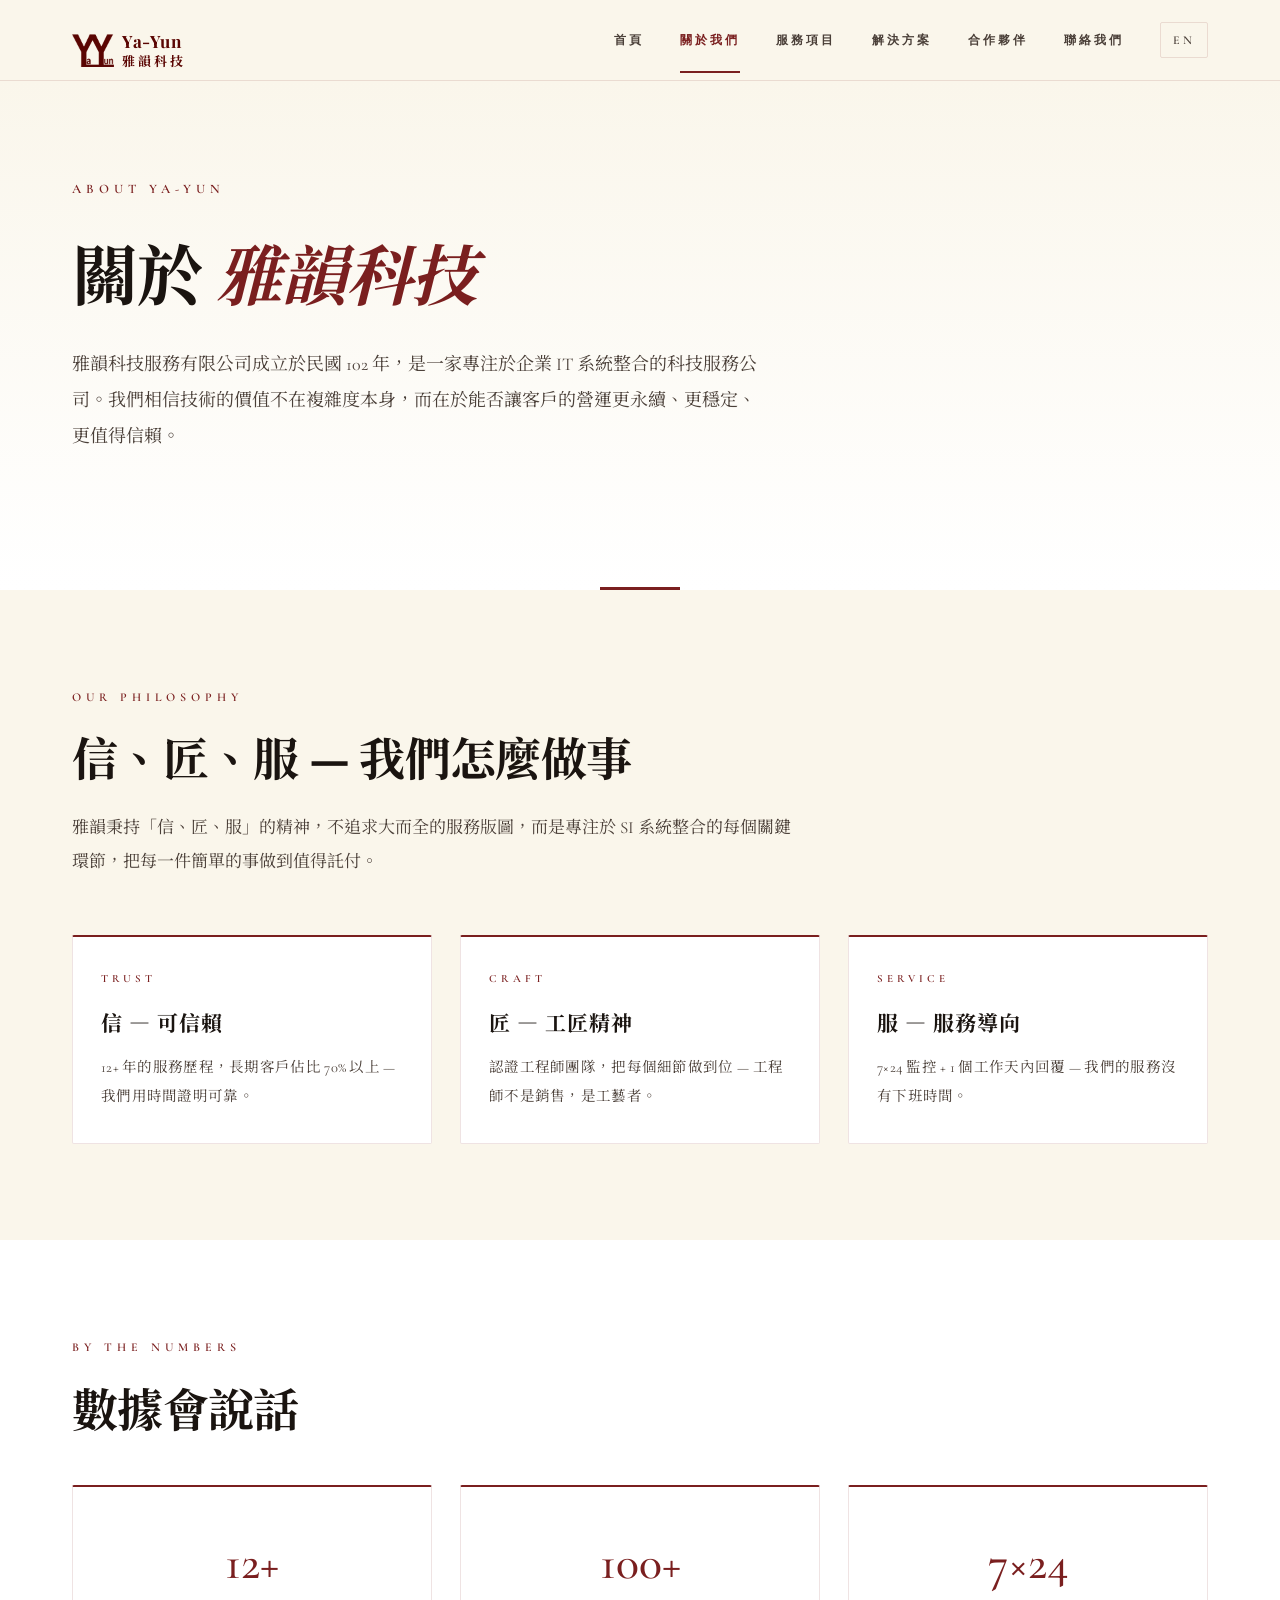
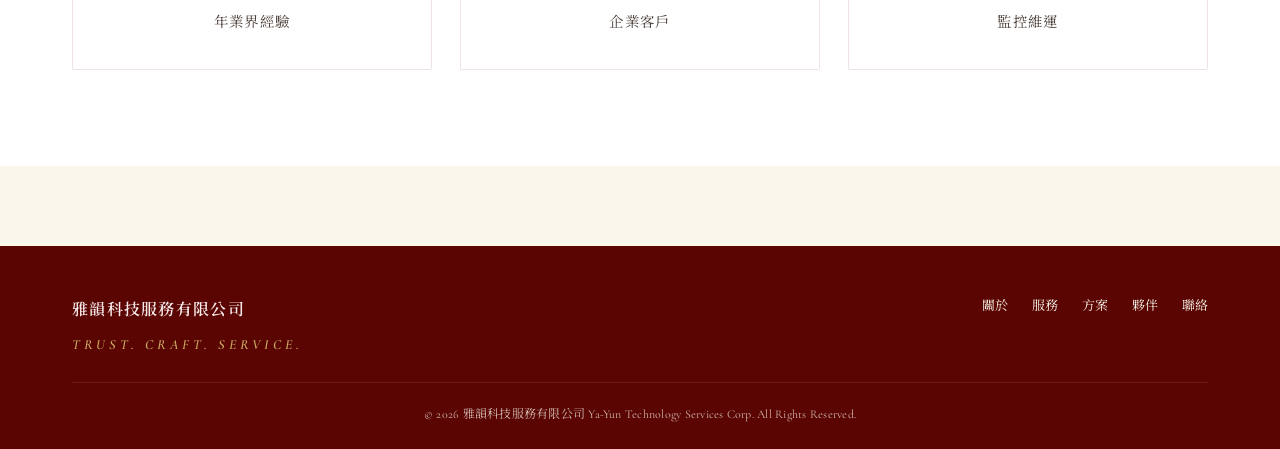
==== about.html @ d6e301d9 "v1.0: 雅韻科技服務 — Trust. Craft. Service." ====
<!DOCTYPE html>
<html lang="zh-Hant" data-lang="zh">
<head>
  <meta charset="UTF-8">
    <script src="assets/lang-preload.js"></script>
  <meta name="viewport" content="width=device-width, initial-scale=1.0">
  <title data-zh="關於我們 — 雅韻科技 YAYUN" data-en="About — YAYUN Technology Services">關於我們 — 雅韻科技 YAYUN</title>
  <meta name="description" data-zh="雅韻科技服務有限公司 — 12+ 年深耕企業 IT 系統整合，秉持 Trust. Craft. Service. 精神，服務台灣企業。" data-en="Ya-Yun Technology Services Corp. — 12+ years in enterprise IT integration, serving Taiwan businesses with Trust. Craft. Service.">
  <link rel="icon" type="image/png" href="assets/logo.png">
  <link rel="preconnect" href="https://fonts.googleapis.com">
  <link rel="preconnect" href="https://fonts.gstatic.com" crossorigin>
  <link href="https://fonts.googleapis.com/css2?family=Playfair+Display:ital,wght@0,400;0,500;0,600;0,700;0,800;0,900;1,400;1,500;1,600;1,700&family=Cormorant+Garamond:ital,wght@0,400;0,500;0,600;0,700;1,400;1,500;1,600;1,700&family=Cormorant+SC:wght@400;500;600;700&family=EB+Garamond:ital,wght@0,400;0,500;0,600;0,700;0,800;1,400;1,500;1,600;1,700&family=Noto+Serif+TC:wght@400;500;600;700;900&display=swap" rel="stylesheet">
  <link rel="stylesheet" href="assets/styles.css">
</head>
<body>

<header class="site-header">
  <div class="container site-header__inner">
    <a href="index.html" class="brand">
      <span class="brand-mark"><img src="assets/logo.png" alt="Ya-Yun Technology Services Corp." width="52" height="38"/></span>
      <span class="brand-text">
        <span class="en">Ya-Yun</span>
        <span class="tw">雅韻科技</span>
      </span>
    </a>
    <button class="nav-toggle" aria-label="Menu"><span></span></button>
    <nav class="nav">
            <a href="index.html" data-zh="首頁" data-en="Home">首頁</a>
      <a href="about.html" class="is-active" data-zh="關於我們" data-en="About">關於我們</a>
      <a href="services.html" data-zh="服務項目" data-en="Services">服務項目</a>
      <a href="solutions.html" data-zh="解決方案" data-en="Solutions">解決方案</a>
      <a href="partners.html" data-zh="合作夥伴" data-en="Partners">合作夥伴</a>
      <a href="contact.html" data-zh="聯絡我們" data-en="Contact">聯絡我們</a>
      <a href="#" class="lang-switch" data-lang-switch data-current="zh" data-zh="EN" data-en="中">EN</a>
    </nav>
  </div>
</header>

<section class="hero">
  <div class="container">
    <div class="hero__eyebrow" data-zh="About Ya-Yun" data-en="About Ya-Yun">About Ya-Yun</div>
    <h1 class="hero__title">
      <span data-zh="關於" data-en="About">關於</span>
      <em data-zh="雅韻科技" data-en="Ya-Yun">雅韻科技</em>
    </h1>
    <p class="hero__lead" data-zh="雅韻科技服務有限公司成立於民國 102 年，是一家專注於企業 IT 系統整合的科技服務公司。我們相信技術的價值不在複雜度本身，而在於能否讓客戶的營運更永續、更穩定、更值得信賴。" data-en="Founded in 2013, Ya-Yun Technology Services Corp. is a professional enterprise IT integration firm. Technology's value is not in its complexity — it is in making your operations more sustainable, more stable, and more trustworthy.">雅韻科技服務有限公司成立於民國 102 年，是一家專注於企業 IT 系統整合的科技服務公司。我們相信技術的價值不在複雜度本身，而在於能否讓客戶的營運更永續、更穩定、更值得信賴。</p>
  </div>
</section>

<section class="section">
  <div class="container">
    <div class="section__eyebrow" data-zh="Our Philosophy" data-en="Our Philosophy">Our Philosophy</div>
    <h2 class="section__title" data-zh="信、匠、服 — 我們怎麼做事" data-en="Trust. Craft. Service. — How we work">信、匠、服 — 我們怎麼做事</h2>
    <p class="section__lead" data-zh="雅韻秉持「信、匠、服」的精神，不追求大而全的服務版圖，而是專注於 SI 系統整合的每個關鍵環節，把每一件簡單的事做到值得託付。" data-en="Ya-Yun upholds Trust, Craft, Service — we do not chase a sprawling service catalog. Instead, we focus on every key step of SI integration, doing the simple things so well that they're worth entrusting.">雅韻秉持「信、匠、服」的精神，不追求大而全的服務版圖，而是專注於 SI 系統整合的每個關鍵環節，把每一件簡單的事做到值得託付。</p>

    <div class="cards">
      <div class="card">
        <div class="card__number">Trust</div>
        <div class="card__title" data-zh="信 — 可信賴" data-en="Trust — Reliable">信 — 可信賴</div>
        <div class="card__desc" data-zh="12+ 年的服務歷程，長期客戶佔比 70% 以上 — 我們用時間證明可靠。" data-en="12+ years of service, 70%+ long-term clients — we earn trust through time.">12+ 年的服務歷程，長期客戶佔比 70% 以上 — 我們用時間證明可靠。</div>
      </div>
      <div class="card">
        <div class="card__number">Craft</div>
        <div class="card__title" data-zh="匠 — 工匠精神" data-en="Craft — Artisanship">匠 — 工匠精神</div>
        <div class="card__desc" data-zh="認證工程師團隊，把每個細節做到位 — 工程師不是銷售，是工藝者。" data-en="Certified engineering team, every detail right — engineers are craftspeople, not salespeople.">認證工程師團隊，把每個細節做到位 — 工程師不是銷售，是工藝者。</div>
      </div>
      <div class="card">
        <div class="card__number">Service</div>
        <div class="card__title" data-zh="服 — 服務導向" data-en="Service — Service-first">服 — 服務導向</div>
        <div class="card__desc" data-zh="7×24 監控 + 1 個工作天內回覆 — 我們的服務沒有下班時間。" data-en="7×24 monitoring + 1-business-day response — our service never clocks out.">7×24 監控 + 1 個工作天內回覆 — 我們的服務沒有下班時間。</div>
      </div>
    </div>
  </div>
</section>

<section class="section section--alt">
  <div class="container">
    <div class="section__eyebrow" data-zh="By the Numbers" data-en="By the Numbers">By the Numbers</div>
    <h2 class="section__title" data-zh="數據會說話" data-en="Numbers speak">數據會說話</h2>
    <div class="cards">
      <div class="card" style="text-align:center;">
        <div style="font-family:var(--yy-serif-en);font-size:48px;font-weight:500;color:var(--yy-primary);">12+</div>
        <div class="card__desc" data-zh="年業界經驗" data-en="Years of Experience">年業界經驗</div>
      </div>
      <div class="card" style="text-align:center;">
        <div style="font-family:var(--yy-serif-en);font-size:48px;font-weight:500;color:var(--yy-primary);">100+</div>
        <div class="card__desc" data-zh="企業客戶" data-en="Enterprise Clients">企業客戶</div>
      </div>
      <div class="card" style="text-align:center;">
        <div style="font-family:var(--yy-serif-en);font-size:48px;font-weight:500;color:var(--yy-primary);">7×24</div>
        <div class="card__desc" data-zh="監控維運" data-en="Monitoring Operations">監控維運</div>
      </div>
    </div>
  </div>
</section>

<footer class="site-footer">
  <div class="container">
    <div class="site-footer__inner">
      <div class="site-footer__brand">
        <span class="name" data-zh="雅韻科技服務有限公司" data-en="Ya-Yun Technology Services Corp.">雅韻科技服務有限公司</span>
        <span class="slogan">Trust. Craft. Service.</span>
      </div>
      <nav class="site-footer__nav">
        <a href="about.html" data-zh="關於" data-en="About">關於</a>
        <a href="services.html" data-zh="服務" data-en="Services">服務</a>
        <a href="solutions.html" data-zh="方案" data-en="Solutions">方案</a>
        <a href="partners.html" data-zh="夥伴" data-en="Partners">夥伴</a>
        <a href="contact.html" data-zh="聯絡" data-en="Contact">聯絡</a>
      </nav>
    </div>
    <div class="site-footer__copy">© 2026 雅韻科技服務有限公司 Ya-Yun Technology Services Corp. All Rights Reserved.</div>
  </div>
</footer>

<script src="assets/mobile-nav.js"></script>
<script src="assets/lang.js"></script>
</body>
</html>
---- assets/styles.css ----
/* ============================================================
   雅韻科技服務 — 官方網站共用樣式表
   Ya-Yun Technology Services — Shared Stylesheet
   ============================================================ */

:root {
  /* 雅韻品牌色 */
  --yy-primary: #7A1F1F;
  --yy-primary-deep: #5C1717;
  --yy-primary-soft: #A14949;
  --yy-primary-bg: #F5E8E8;

  /* 背景 */
  --yy-paper: #FAF6EB;        /* 米白紙張 */
  --yy-paper-warm: #F2EBD9;   /* 暖米 */
  --yy-bg: #FFFFFF;
  --yy-ink: #1A1410;
  --yy-ink-soft: #4A3F38;
  --yy-ink-muted: #8A7F76;
  --yy-line: rgba(122, 31, 31, 0.12);
  --yy-line-soft: rgba(26, 20, 16, 0.08);

  /* 強調 */
  --yy-accent: #C9A961;        /* 土金，與暗紅搭配 */
  --yy-accent-deep: #8B6914;

  /* 字型 — B 方案：書卷氣古典 */
  --yy-display-en: 'Playfair Display', 'Cormorant Garamond', Georgia, serif;  /* Hero / 標題（粗+斜）*/
  --yy-body-en: 'Cormorant Garamond', 'EB Garamond', Georgia, serif;          /* 內文 — 16世紀印刷感 */
  --yy-caps-en: 'Cormorant Garamond', 'Cormorant SC', Georgia, serif;         /* 副標/標籤 */
  --yy-serif-tw: 'Noto Serif TC', 'Source Han Serif TC', 'DFKai-SB', '標楷體', serif;  /* 中文（思源宋體主）*/
  --yy-kai-tw: 'DFKai-SB', '標楷體', 'BiauKai', 'Noto Serif TC', serif;       /* 中文強調：標楷體 */
  --yy-sans: -apple-system, BlinkMacSystemFont, 'Noto Sans TC', sans-serif;   /* fallback */

  /* 尺寸 */
  --yy-container: 1200px;
  --yy-gutter: 32px;
  --yy-section-y: 96px;
  --yy-radius: 2px;
}

/* Reset */
*, *::before, *::after { box-sizing: border-box; margin: 0; padding: 0; }
html { scroll-behavior: smooth; }
body {
  font-family: var(--yy-body-en), var(--yy-serif-tw);
  background: var(--yy-paper);
  color: var(--yy-ink);
  line-height: 1.85;  /* 古典書籍比例：行高加大 */
  font-weight: 400;
  -webkit-font-smoothing: antialiased;
  text-rendering: optimizeLegibility;
  font-feature-settings: "liga" 1, "kern" 1;  /* 啟用連字 + 字距優化 */
}
img { max-width: 100%; display: block; }
a { color: inherit; text-decoration: none; }
button { font: inherit; border: 0; background: 0; cursor: pointer; }
.container { max-width: var(--yy-container); margin: 0 auto; padding: 0 var(--yy-gutter); }

/* ===== Header ===== */
.site-header {
  position: sticky; top: 0; z-index: 100;
  background: rgba(250, 246, 235, 0.95);
  backdrop-filter: saturate(180%) blur(12px);
  -webkit-backdrop-filter: saturate(180%) blur(12px);
  border-bottom: 1px solid var(--yy-line);
}
.site-header__inner {
  display: flex; align-items: center; justify-content: space-between;
  height: 80px;
}
.brand {
  display: flex; align-items: center; gap: 0;  /* 中央對齊：間距由 .brand-text margin-left 控制 */
  text-decoration: none;
  padding-top: 12px;
  padding-bottom: 0;
}
.brand-mark {
  /* 員外新 LOGO：500×500 PNG（內容 500×387，比例 1.29:1） */
  width: 42px; height: 42px;  /* 放大 20% */
  display: flex; align-items: center; justify-content: center;
  flex-shrink: 0;
  margin-left: 0;
}
.brand-mark img {
  width: 100%;
  height: 100%;
  display: block;
  object-fit: contain;
}
.brand-text {
  display: flex; flex-direction: column; line-height: 1;
  margin-left: 8px;  /* LOGO 與文字間距：再右移 4px（總 8px）*/
  padding-top: 8px;  /* 下移 8px */
}
.brand-text .en {
  font-family: var(--yy-display-en);
  font-size: 17px; font-weight: 700; letter-spacing: 0.5px;
  color: #5A0502;  /* 與 LOGO 同色 */
  line-height: 1.1;
}
.brand-text .tw {
  font-family: var(--yy-serif-tw);
  font-size: 13px; font-weight: 700; letter-spacing: 3px;
  color: #5A0502;  /* 與 LOGO 同色 */
  margin-top: 4px;
  line-height: 1.1;
}
.nav { display: flex; gap: 36px; align-items: center; }
.nav a {
  font-family: var(--yy-caps-en);
  font-size: 12px; font-weight: 600;
  color: var(--yy-ink-soft);
  letter-spacing: 3px;
  transition: color 0.2s;
  position: relative;
  text-transform: uppercase;
}
.nav a:hover { color: var(--yy-primary); }
.nav a.is-active {
  color: var(--yy-primary);
}
.nav a.is-active::after {
  content: '';
  position: absolute;
  bottom: -22px; left: 0; right: 0;
  height: 2px; background: var(--yy-primary);
}
.lang-switch {
  padding: 6px 12px;
  border: 1px solid var(--yy-line);
  border-radius: 2px;
  font-size: 12px; letter-spacing: 1px;
  color: var(--yy-ink-soft);
}
.lang-switch:hover { border-color: var(--yy-primary); color: var(--yy-primary); }

/* Mobile menu toggle */
.nav-toggle {
  display: none;
  width: 40px; height: 40px;
  background: transparent;
  border: 1px solid var(--yy-line);
  cursor: pointer; padding: 0;
  align-items: center; justify-content: center;
  border-radius: 2px;
}
.nav-toggle span {
  display: block;
  width: 20px; height: 1.5px;
  background: var(--yy-primary);
  position: relative;
  transition: all 0.2s;
}
.nav-toggle span::before,
.nav-toggle span::after {
  content: ''; position: absolute; left: 0;
  width: 100%; height: 1.5px;
  background: var(--yy-primary);
  transition: all 0.2s;
}
.nav-toggle span::before { top: -6px; }
.nav-toggle span::after  { top: 6px; }
.nav-toggle.is-open span { background: transparent; }
.nav-toggle.is-open span::before { top: 0; transform: rotate(45deg); }
.nav-toggle.is-open span::after  { top: 0; transform: rotate(-45deg); }

/* ===== Hero ===== */
.hero {
  padding: var(--yy-section-y) 0;
  position: relative;
  background:
    linear-gradient(180deg, var(--yy-paper) 0%, var(--yy-bg) 100%);
}
.hero::after {
  content: '';
  position: absolute;
  bottom: 0; left: 50%;
  transform: translateX(-50%);
  width: 80px; height: 3px;
  background: var(--yy-primary);
}
.hero__eyebrow {
  font-family: var(--yy-caps-en);
  font-size: 13px; font-weight: 600;
  letter-spacing: 5px;
  text-transform: uppercase;
  color: var(--yy-primary);
  margin-bottom: 32px;
}
.hero__title {
  font-family: var(--yy-display-en), var(--yy-serif-tw);
  font-size: clamp(40px, 5.2vw, 66px);
  font-weight: 700;  /* 加重字重給「印刷感」 */
  line-height: 1.22;
  color: var(--yy-ink);
  max-width: 900px;
  margin-bottom: 32px;
  letter-spacing: -0.015em;  /* 標題字距略緊（古典印刷比例）*/
}
.hero__title em {
  font-style: italic;
  font-weight: 700;
  color: var(--yy-primary);
}
.hero__lead {
  font-family: var(--yy-body-en), var(--yy-serif-tw);
  font-size: 18px;
  line-height: 2.0;  /* 行高再加寬，給書卷氣 */
  color: var(--yy-ink-soft);
  max-width: 700px;
  margin-bottom: 40px;
  font-weight: 400;
}
.hero__cta { display: flex; gap: 16px; flex-wrap: wrap; }

/* ===== Buttons ===== */
.btn {
  display: inline-flex;
  align-items: center;
  gap: 8px;
  padding: 14px 28px;
  font-size: 14px;
  font-weight: 600;
  letter-spacing: 1px;
  border-radius: var(--yy-radius);
  transition: all 0.25s;
  cursor: pointer;
  font-family: var(--yy-sans);
}
.btn--primary {
  background: var(--yy-primary);
  color: #fff;
  border: 1px solid var(--yy-primary);
}
.btn--primary:hover {
  background: var(--yy-primary-deep);
  border-color: var(--yy-primary-deep);
  transform: translateY(-1px);
}
.btn--ghost {
  background: transparent;
  color: var(--yy-primary);
  border: 1px solid var(--yy-primary);
}
.btn--ghost:hover {
  background: var(--yy-primary);
  color: #fff;
}

/* ===== Section ===== */
.section {
  padding: var(--yy-section-y) 0;
}
.section--alt {
  background: var(--yy-bg);
}
.section__eyebrow {
  font-family: var(--yy-caps-en);
  font-size: 12px; font-weight: 600;
  letter-spacing: 5px;
  text-transform: uppercase;
  color: var(--yy-primary);
  margin-bottom: 20px;
}
.section__title {
  font-family: var(--yy-display-en), var(--yy-serif-tw);
  font-size: clamp(32px, 3.8vw, 46px);
  font-weight: 700;
  line-height: 1.28;
  color: var(--yy-ink);
  margin-bottom: 24px;
  max-width: 800px;
  letter-spacing: -0.015em;
}
.section__lead {
  font-family: var(--yy-body-en), var(--yy-serif-tw);
  font-size: 17px;
  line-height: 2.0;
  color: var(--yy-ink-soft);
  max-width: 720px;
  margin-bottom: 56px;
}

/* ===== 4-Stage framework ===== */
.stages {
  display: grid;
  grid-template-columns: repeat(4, 1fr);
  gap: 1px;
  background: var(--yy-line);
  border-top: 1px solid var(--yy-line);
  border-bottom: 1px solid var(--yy-line);
  margin-top: 48px;
}
.stage {
  background: var(--yy-bg);
  padding: 36px 28px;
  position: relative;
}
.stage__number {
  font-family: var(--yy-display-en);
  font-size: 42px;
  font-weight: 700;
  font-style: italic;
  color: var(--yy-primary);
  line-height: 1;
  margin-bottom: 22px;
  letter-spacing: 1px;
}
.stage__name {
  font-family: var(--yy-serif-tw);
  font-size: 18px;
  font-weight: 600;
  color: var(--yy-ink);
  margin-bottom: 4px;
}
.stage__name-en {
  font-family: var(--yy-serif-en);
  font-size: 14px;
  color: var(--yy-ink-muted);
  letter-spacing: 1.5px;
  margin-bottom: 16px;
}
.stage__desc {
  font-size: 14px;
  line-height: 1.7;
  color: var(--yy-ink-soft);
}

/* ===== Capability cards (6 abilities) ===== */
.cards {
  display: grid;
  grid-template-columns: repeat(3, 1fr);
  gap: 28px;
  margin-top: 48px;
}
.card {
  background: var(--yy-bg);
  border: 1px solid var(--yy-line);
  border-top: 2px solid var(--yy-primary);
  padding: 32px 28px;
  border-radius: var(--yy-radius);
  transition: all 0.25s;
}
.card:hover {
  transform: translateY(-2px);
  box-shadow: 0 8px 24px rgba(122, 31, 31, 0.08);
  border-color: var(--yy-primary);
}
.card__number {
  font-family: var(--yy-caps-en);
  font-size: 11px;
  font-weight: 600;
  color: var(--yy-primary);
  letter-spacing: 4px;
  margin-bottom: 18px;
  text-transform: uppercase;
}
.card__title {
  font-family: var(--yy-serif-tw);
  font-size: 21px;
  font-weight: 700;
  color: var(--yy-ink);
  margin-bottom: 16px;
  line-height: 1.45;
  letter-spacing: 0.05em;  /* 中文古典印刷微寬字距 */
}
.card__desc {
  font-family: var(--yy-body-en), var(--yy-serif-tw);
  font-size: 14.5px;
  line-height: 2.0;  /* 書卷比例 */
  color: var(--yy-ink-soft);
  letter-spacing: 0.02em;
}

/* ===== Solutions ===== */
.solutions {
  display: grid;
  grid-template-columns: repeat(2, 1fr);
  gap: 24px;
  margin-top: 48px;
}
.solution {
  background: var(--yy-bg);
  padding: 32px 28px;
  border-left: 3px solid var(--yy-primary);
  border-radius: 0 var(--yy-radius) var(--yy-radius) 0;
}
.solution__tag {
  font-family: var(--yy-caps-en);
  font-size: 11px;
  font-weight: 600;
  letter-spacing: 4px;
  color: var(--yy-primary);
  margin-bottom: 14px;
  text-transform: uppercase;
}
.solution__title {
  font-family: var(--yy-serif-tw);
  font-size: 22px;
  font-weight: 700;
  color: var(--yy-ink);
  margin-bottom: 16px;
  line-height: 1.45;
  letter-spacing: 0.05em;
}
.solution__desc {
  font-family: var(--yy-body-en), var(--yy-serif-tw);
  font-size: 14.5px;
  line-height: 2.0;
  color: var(--yy-ink-soft);
  letter-spacing: 0.02em;
}

/* ===== Partners ===== */
.partners {
  display: grid;
  grid-template-columns: repeat(4, 1fr);
  gap: 16px;
  margin-top: 48px;
}
.partner {
  background: var(--yy-bg);
  border: 1px solid var(--yy-line);
  padding: 24px 20px;
  text-align: center;
  border-radius: var(--yy-radius);
  transition: all 0.25s;
}
.partner:hover {
  border-color: var(--yy-primary);
  background: var(--yy-primary-bg);
}
.partner__category {
  font-family: var(--yy-caps-en);
  font-size: 10px;
  font-weight: 600;
  letter-spacing: 4px;
  color: var(--yy-ink-muted);
  margin-bottom: 10px;
  text-transform: uppercase;
}
.partner__name {
  font-family: var(--yy-serif-tw);
  font-size: 17px;
  font-weight: 600;
  color: var(--yy-ink);
  letter-spacing: 0.05em;
}

/* ===== Contact form ===== */
.contact-grid {
  display: grid;
  grid-template-columns: 1fr 1.4fr;
  gap: 64px;
  margin-top: 48px;
}
.contact-info__lead {
  font-family: var(--yy-kai-tw);  /* 中文強調用標楷體 */
  font-size: 20px;
  font-weight: 600;
  color: var(--yy-primary);
  margin-bottom: 28px;
  line-height: 1.7;
  letter-spacing: 0.08em;
}
.contact-info__list {
  list-style: none;
}
.contact-info__list li {
  padding: 14px 0;
  border-bottom: 1px solid var(--yy-line);
  font-size: 14px;
  color: var(--yy-ink-soft);
  line-height: 1.7;
}
.form { display: flex; flex-direction: column; gap: 20px; }
.form-row {
  display: grid;
  grid-template-columns: 1fr 1fr;
  gap: 16px;
}
.form-field { display: flex; flex-direction: column; gap: 6px; }
.form-field label {
  font-size: 13px;
  font-weight: 500;
  color: var(--yy-ink-soft);
  letter-spacing: 1px;
}
.form-field input,
.form-field textarea {
  padding: 12px 14px;
  border: 1px solid var(--yy-line);
  background: var(--yy-bg);
  font-family: inherit;
  font-size: 14px;
  color: var(--yy-ink);
  border-radius: var(--yy-radius);
  transition: border-color 0.2s;
}
.form-field input:focus,
.form-field textarea:focus {
  outline: none;
  border-color: var(--yy-primary);
}
.form-field textarea {
  min-height: 140px;
  resize: vertical;
}

/* ===== Footer ===== */
.site-footer {
  background: #5A0502;  /* 與 LOGO 同色暗紅 */
  color: #FAF6EB;  /* 米色字（與背景對比清晰）*/
  padding: 48px 0 24px;
  margin-top: 80px;
}
.site-footer__inner {
  display: flex;
  justify-content: space-between;
  flex-wrap: wrap;
  gap: 24px;
  padding-bottom: 24px;
  border-bottom: 1px solid rgba(245, 232, 232, 0.1);
}
.site-footer__brand {
  display: flex; flex-direction: column; gap: 8px;
}
.site-footer__brand .name {
  font-family: var(--yy-serif-tw);
  font-size: 16px;
  font-weight: 600;
  color: var(--yy-primary-bg);
  letter-spacing: 0.08em;
}
.site-footer__brand .slogan {
  font-family: var(--yy-body-en);  /* 改用 Cormorant Garamond + 大字距 */
  font-size: 14px;
  font-weight: 600;
  letter-spacing: 4px;
  color: var(--yy-accent);
  text-transform: uppercase;
  font-style: italic;  /* 斜體給古典招牌感 */
}
.site-footer__nav {
  display: flex; gap: 24px;
  font-size: 13px;
}
.site-footer__nav a:hover { color: var(--yy-primary-bg); }
.site-footer__copy {
  margin-top: 20px;
  font-size: 12px;
  text-align: center;
  color: rgba(250, 246, 235, 0.75);
  letter-spacing: 0.02em;
}

/* ===== Responsive ===== */
@media (max-width: 900px) {
  :root { --yy-section-y: 64px; }
  .nav-toggle { display: flex; }
  .nav {
    display: none;
    position: absolute;
    top: 80px; left: 0; right: 0;
    background: var(--yy-bg);
    flex-direction: column;
    padding: 16px var(--yy-gutter);
    border-bottom: 1px solid var(--yy-line);
    gap: 18px;
  }
  .nav.is-open { display: flex; }
  .nav a.is-active::after { display: none; }
  .stages { grid-template-columns: repeat(2, 1fr); }
  .cards { grid-template-columns: 1fr; }
  .solutions { grid-template-columns: 1fr; }
  .partners { grid-template-columns: repeat(2, 1fr); }
  .contact-grid { grid-template-columns: 1fr; gap: 32px; }
  .form-row { grid-template-columns: 1fr; }
  .hero__cta { flex-direction: column; }
  .hero__cta .btn { width: 100%; justify-content: center; }
}
@media (max-width: 480px) {
  .stages { grid-template-columns: 1fr; }
  .partners { grid-template-columns: 1fr; }
}
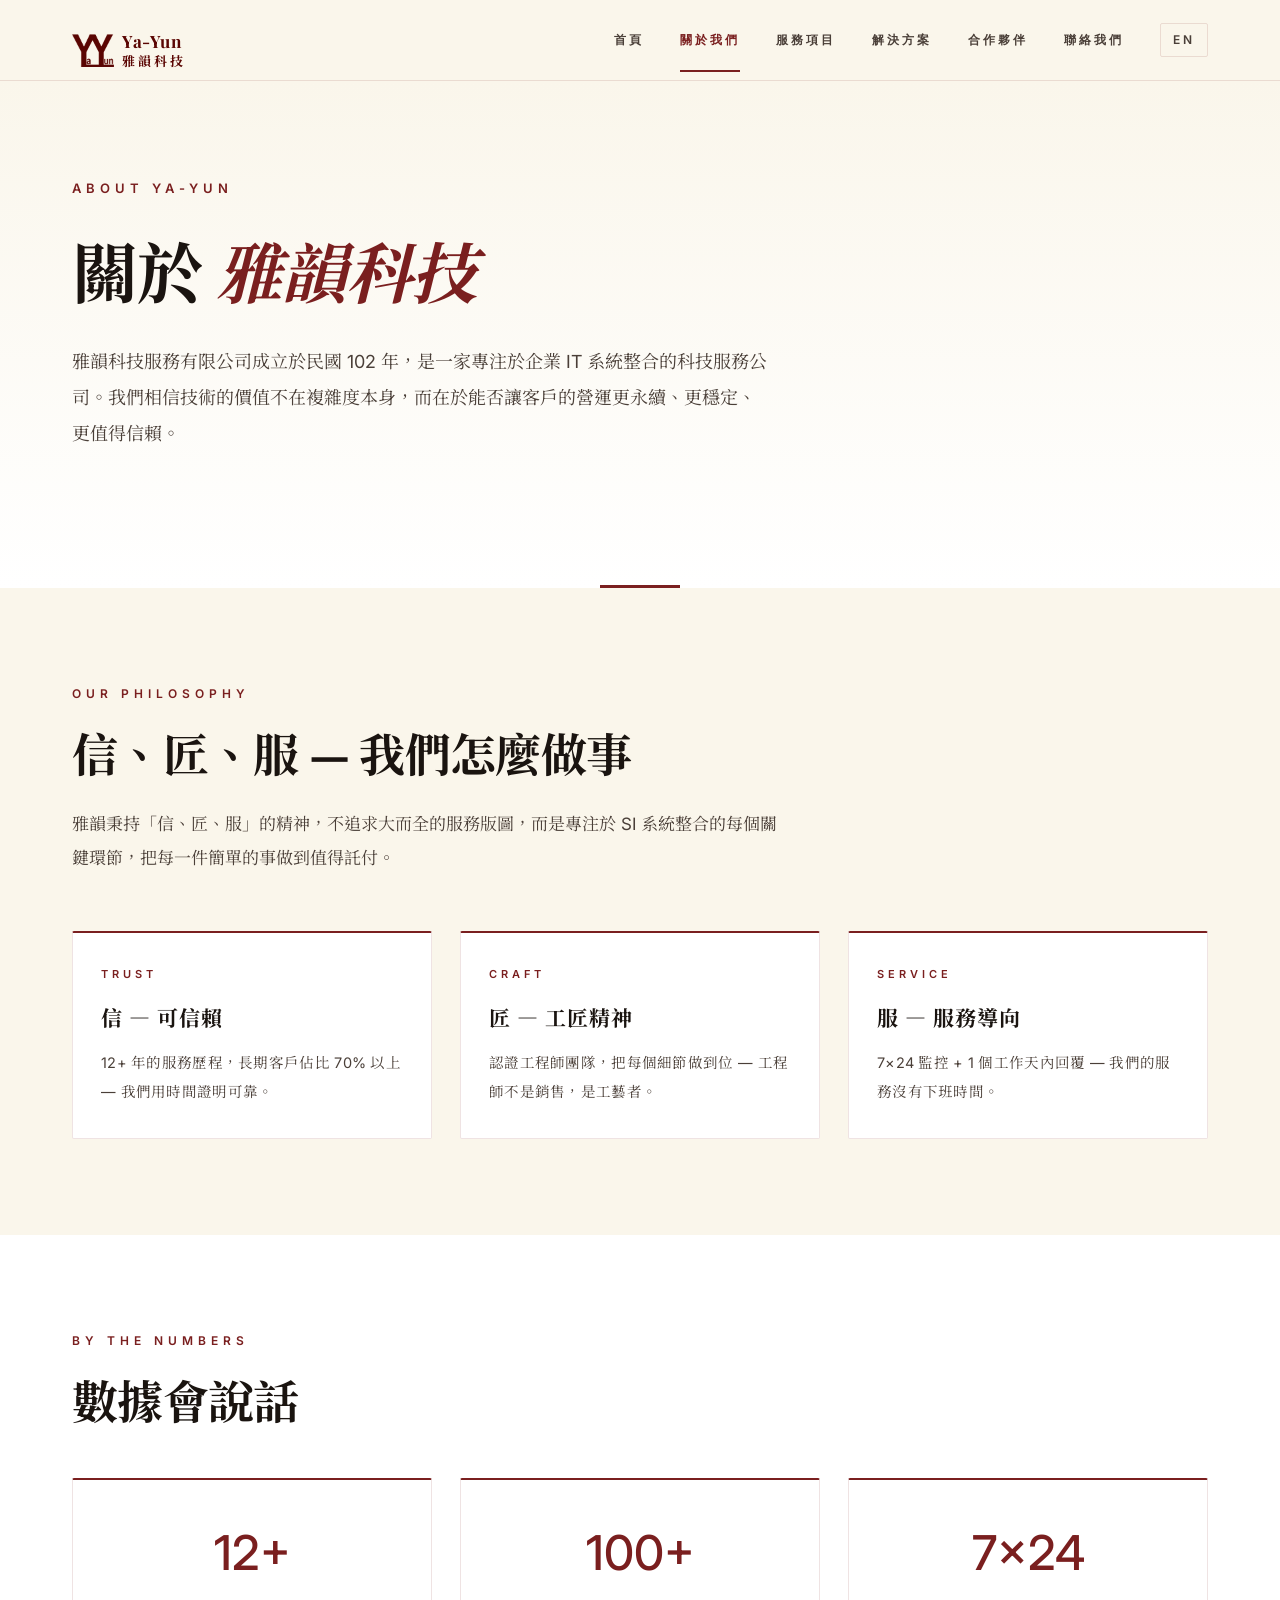
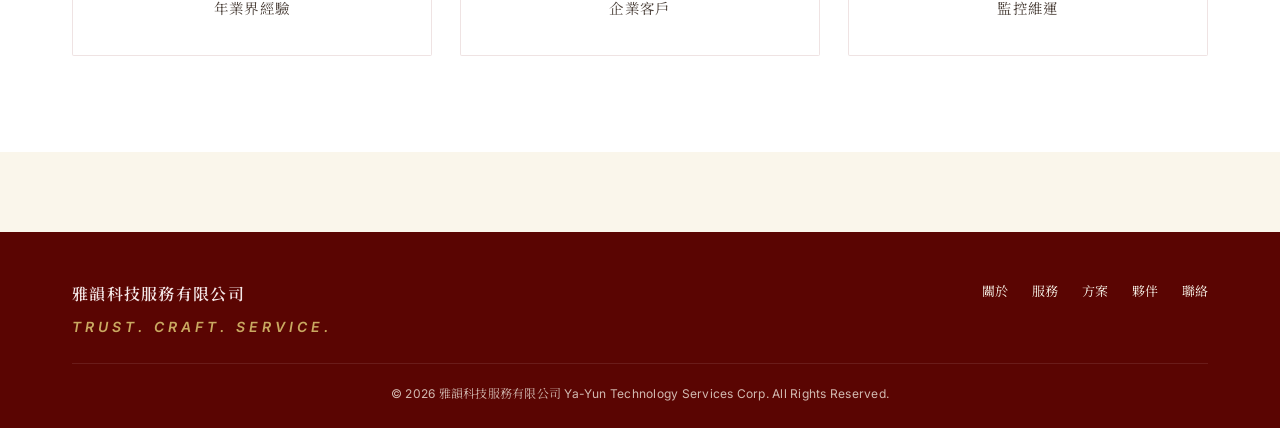
==== commit f87e3c98: "feat: 字型改方案 B（內文改 Inter 無襯線 + 行高 1.7）" ====
--- a/about.html
+++ b/about.html
@@ -9,7 +9,7 @@
   <link rel="icon" type="image/png" href="assets/logo.png">
   <link rel="preconnect" href="https://fonts.googleapis.com">
   <link rel="preconnect" href="https://fonts.gstatic.com" crossorigin>
-  <link href="https://fonts.googleapis.com/css2?family=Playfair+Display:ital,wght@0,400;0,500;0,600;0,700;0,800;0,900;1,400;1,500;1,600;1,700&family=Cormorant+Garamond:ital,wght@0,400;0,500;0,600;0,700;1,400;1,500;1,600;1,700&family=Cormorant+SC:wght@400;500;600;700&family=EB+Garamond:ital,wght@0,400;0,500;0,600;0,700;0,800;1,400;1,500;1,600;1,700&family=Noto+Serif+TC:wght@400;500;600;700;900&display=swap" rel="stylesheet">
+  <link href="https://fonts.googleapis.com/css2?family=Playfair+Display:ital,wght@0,400;0,500;0,600;0,700;0,800;0,900;1,400;1,500;1,600;1,700&family=Inter:wght@400;500;600;700&family=Noto+Serif+TC:wght@400;500;600;700;900&display=swap" rel="stylesheet">
   <link rel="stylesheet" href="assets/styles.css">
 </head>
 <body>
--- a/assets/styles.css
+++ b/assets/styles.css
@@ -25,12 +25,12 @@
   --yy-accent-deep: #8B6914;
 
   /* 字型 — B 方案：書卷氣古典 */
-  --yy-display-en: 'Playfair Display', 'Cormorant Garamond', Georgia, serif;  /* Hero / 標題（粗+斜）*/
-  --yy-body-en: 'Cormorant Garamond', 'EB Garamond', Georgia, serif;          /* 內文 — 16世紀印刷感 */
-  --yy-caps-en: 'Cormorant Garamond', 'Cormorant SC', Georgia, serif;         /* 副標/標籤 */
-  --yy-serif-tw: 'Noto Serif TC', 'Source Han Serif TC', 'DFKai-SB', '標楷體', serif;  /* 中文（思源宋體主）*/
-  --yy-kai-tw: 'DFKai-SB', '標楷體', 'BiauKai', 'Noto Serif TC', serif;       /* 中文強調：標楷體 */
-  --yy-sans: -apple-system, BlinkMacSystemFont, 'Noto Sans TC', sans-serif;   /* fallback */
+  --yy-display-en: 'Playfair Display', 'Cormorant Garamond', Georgia, serif;  /* 標題（粗+斜）*/
+  --yy-body-en: 'Inter', -apple-system, BlinkMacSystemFont, 'Segoe UI', sans-serif;  /* 內文 — 現代無襯線、極易讀 */
+  --yy-caps-en: 'Inter', -apple-system, sans-serif;                                /* 副標/標籤 — 無襯線 */
+  --yy-serif-tw: 'Noto Serif TC', 'Source Han Serif TC', serif;                    /* 中文（思源宋體主）*/
+  --yy-kai-tw: 'Noto Serif TC', 'DFKai-SB', '標楷體', serif;                      /* 中文強調：思源宋體粗（不再用標楷體）*/
+  --yy-sans: 'Inter', -apple-system, BlinkMacSystemFont, 'Noto Sans TC', sans-serif;
 
   /* 尺寸 */
   --yy-container: 1200px;
@@ -46,7 +46,7 @@
   font-family: var(--yy-body-en), var(--yy-serif-tw);
   background: var(--yy-paper);
   color: var(--yy-ink);
-  line-height: 1.85;  /* 古典書籍比例：行高加大 */
+  line-height: 1.7;  /* 標準閱讀行高（從 1.85 調降）*/
   font-weight: 400;
   -webkit-font-smoothing: antialiased;
   text-rendering: optimizeLegibility;
@@ -227,6 +227,7 @@
   transition: all 0.25s;
   cursor: pointer;
   font-family: var(--yy-sans);
+  width: auto;  /* 按鈕自動寬度（不要全寬）*/
 }
 .btn--primary {
   background: var(--yy-primary);
@@ -488,6 +489,7 @@
   letter-spacing: 1px;
 }
 .form-field input,
+.form-field select,
 .form-field textarea {
   padding: 12px 14px;
   border: 1px solid var(--yy-line);
@@ -499,13 +501,34 @@
   transition: border-color 0.2s;
 }
 .form-field input:focus,
+.form-field select:focus,
 .form-field textarea:focus {
   outline: none;
   border-color: var(--yy-primary);
 }
+.form-field select {
+  height: 42px;  /* 跟 input 等高 */
+  cursor: pointer;
+}
+
 .form-field textarea {
-  min-height: 140px;
+  height: 210px;  /* 訊息框加高 5 倍（42px × 5 = 210px）*/
+  min-height: 210px;
   resize: vertical;
+}
+
+/* 表單內送出按鈕不要全寬 */
+form .btn {
+  width: auto;
+  align-self: flex-start;  /* 不伸展填滿容器 */
+}
+
+/* 表單下方個資保護聲明 */
+.form-note {
+  margin-top: 12px;
+  font-size: 12px;
+  color: var(--yy-ink-muted);
+  line-height: 1.6;
 }
 
 /* ===== Footer ===== */
@@ -578,7 +601,7 @@
   .contact-grid { grid-template-columns: 1fr; gap: 32px; }
   .form-row { grid-template-columns: 1fr; }
   .hero__cta { flex-direction: column; }
-  .hero__cta .btn { width: 100%; justify-content: center; }
+  .hero__cta form .btn { width: 100%; justify-content: center; }
 }
 @media (max-width: 480px) {
   .stages { grid-template-columns: 1fr; }
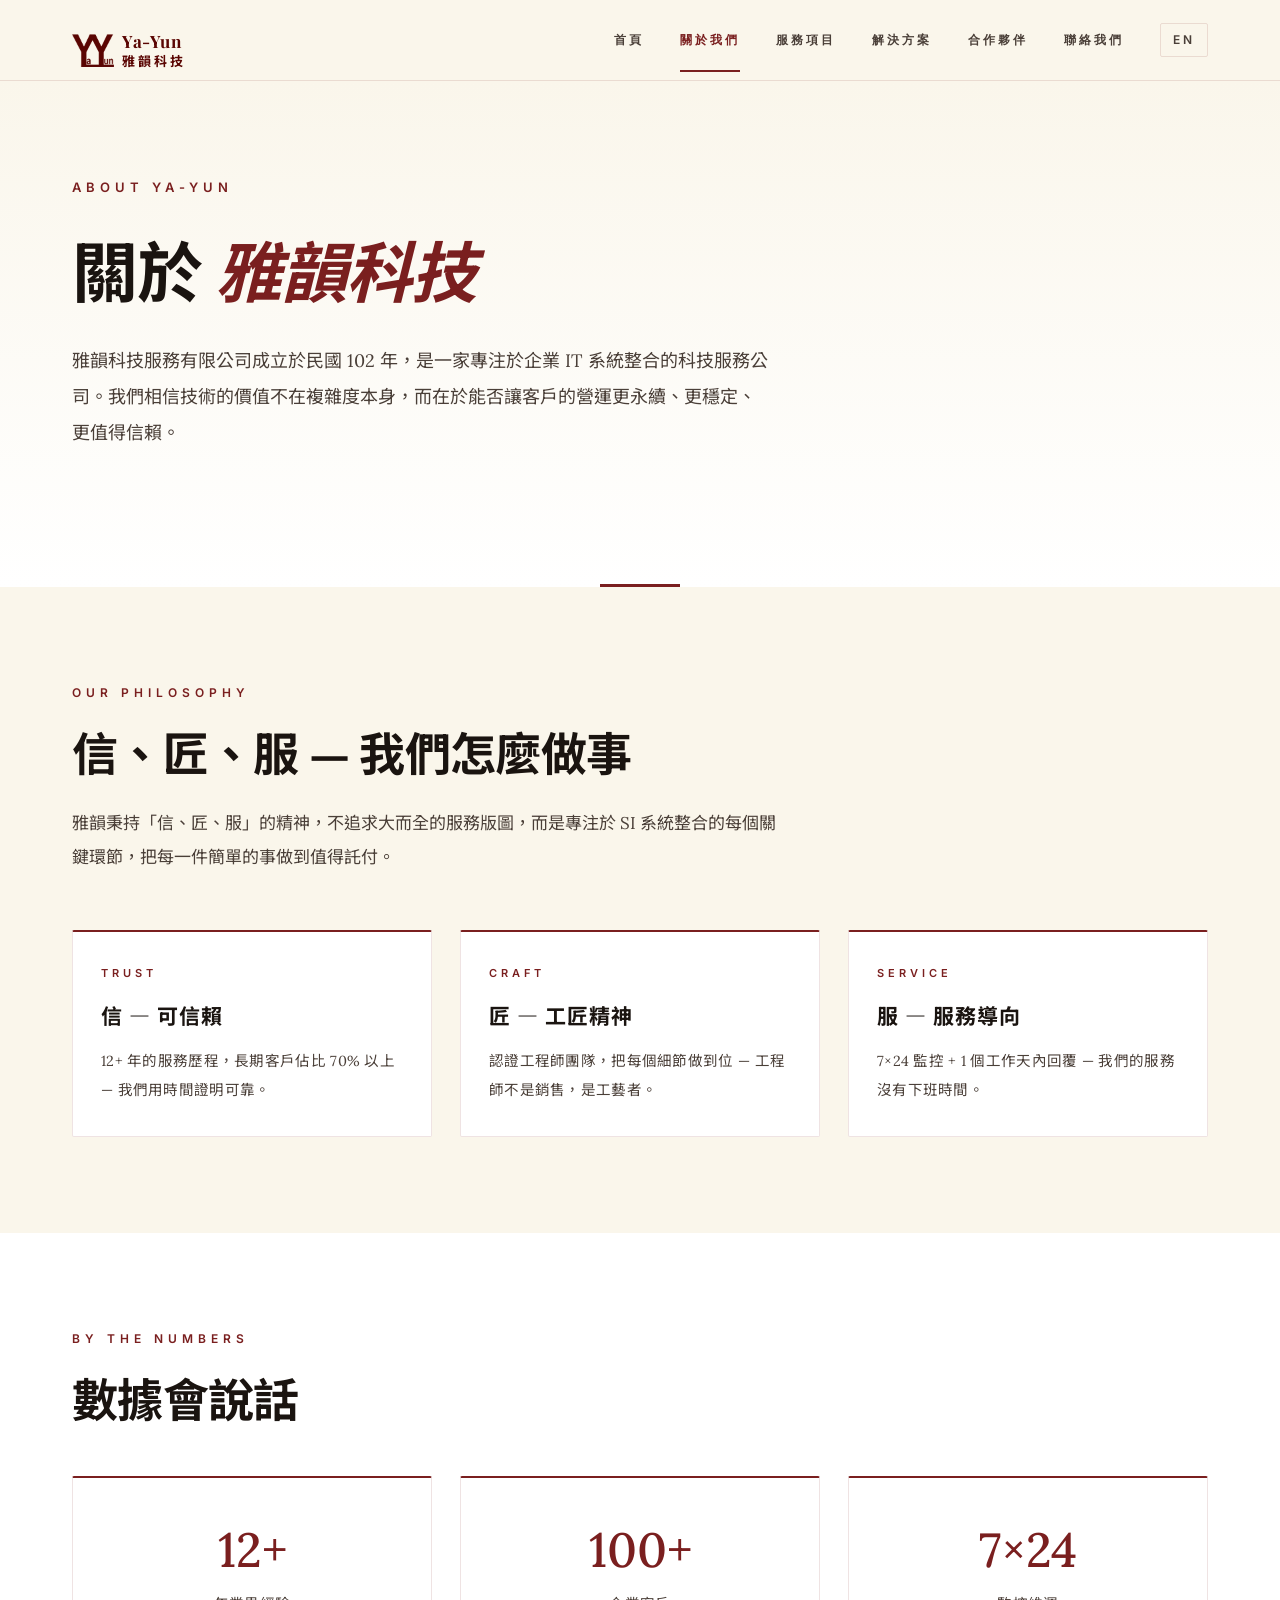
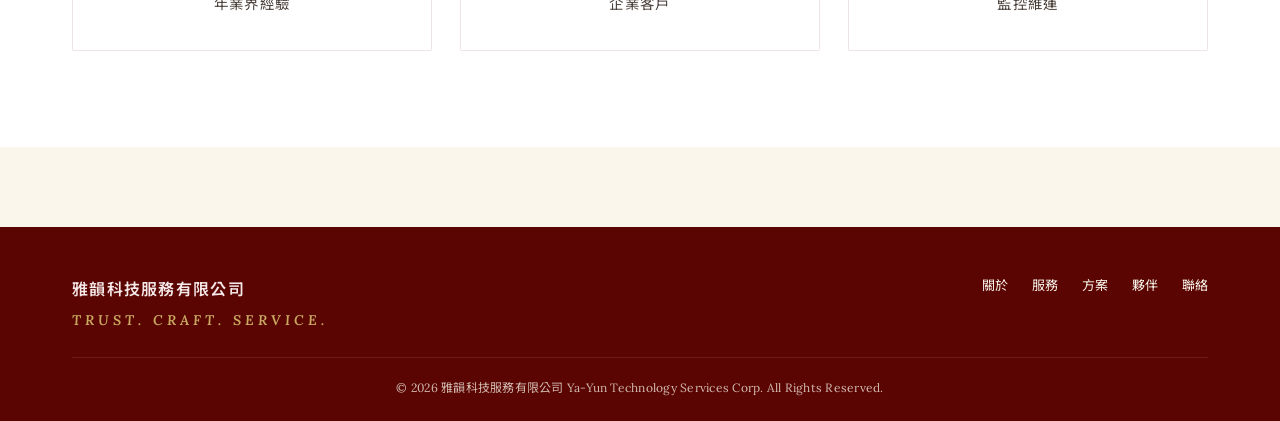
==== commit b099f62d: "feat: 字型改方案 C（內文 Lora + 中文 Noto Sans TC + 行高 1.65）" ====
--- a/about.html
+++ b/about.html
@@ -9,7 +9,7 @@
   <link rel="icon" type="image/png" href="assets/logo.png">
   <link rel="preconnect" href="https://fonts.googleapis.com">
   <link rel="preconnect" href="https://fonts.gstatic.com" crossorigin>
-  <link href="https://fonts.googleapis.com/css2?family=Playfair+Display:ital,wght@0,400;0,500;0,600;0,700;0,800;0,900;1,400;1,500;1,600;1,700&family=Inter:wght@400;500;600;700&family=Noto+Serif+TC:wght@400;500;600;700;900&display=swap" rel="stylesheet">
+  <link href="https://fonts.googleapis.com/css2?family=Playfair+Display:ital,wght@0,400;0,700;0,900;1,400;1,700&family=Lora:wght@400;500;600;700&family=Inter:wght@400;500;600;700&family=Noto+Sans+TC:wght@400;500;700;900&family=Noto+Serif+TC:wght@400;500;600;700;900&display=swap" rel="stylesheet">
   <link rel="stylesheet" href="assets/styles.css">
 </head>
 <body>
--- a/assets/styles.css
+++ b/assets/styles.css
@@ -24,13 +24,13 @@
   --yy-accent: #C9A961;        /* 土金，與暗紅搭配 */
   --yy-accent-deep: #8B6914;
 
-  /* 字型 — B 方案：書卷氣古典 */
+  /* 字型 — C 方案：現代 + 古典混搭（內文易讀最佳）*/
   --yy-display-en: 'Playfair Display', 'Cormorant Garamond', Georgia, serif;  /* 標題（粗+斜）*/
-  --yy-body-en: 'Inter', -apple-system, BlinkMacSystemFont, 'Segoe UI', sans-serif;  /* 內文 — 現代無襯線、極易讀 */
-  --yy-caps-en: 'Inter', -apple-system, sans-serif;                                /* 副標/標籤 — 無襯線 */
-  --yy-serif-tw: 'Noto Serif TC', 'Source Han Serif TC', serif;                    /* 中文（思源宋體主）*/
-  --yy-kai-tw: 'Noto Serif TC', 'DFKai-SB', '標楷體', serif;                      /* 中文強調：思源宋體粗（不再用標楷體）*/
-  --yy-sans: 'Inter', -apple-system, BlinkMacSystemFont, 'Noto Sans TC', sans-serif;
+  --yy-body-en: 'Lora', Georgia, 'Times New Roman', serif;                       /* 內文 — 現代襯線、易讀性最佳 */
+  --yy-caps-en: 'Inter', -apple-system, sans-serif;                              /* 副標/標籤 — 無襯線 */
+  --yy-serif-tw: 'Noto Sans TC', 'Noto Serif TC', 'PingFang TC', sans-serif;     /* 中文（思源黑體主）*/
+  --yy-kai-tw: 'Noto Sans TC', 'DFKai-SB', sans-serif;                            /* 中文強調：思源黑體粗 */
+  --yy-sans: 'Inter', 'Noto Sans TC', -apple-system, sans-serif;
 
   /* 尺寸 */
   --yy-container: 1200px;
@@ -46,7 +46,7 @@
   font-family: var(--yy-body-en), var(--yy-serif-tw);
   background: var(--yy-paper);
   color: var(--yy-ink);
-  line-height: 1.7;  /* 標準閱讀行高（從 1.85 調降）*/
+  line-height: 1.65;  /* 標準閱讀行高 */
   font-weight: 400;
   -webkit-font-smoothing: antialiased;
   text-rendering: optimizeLegibility;
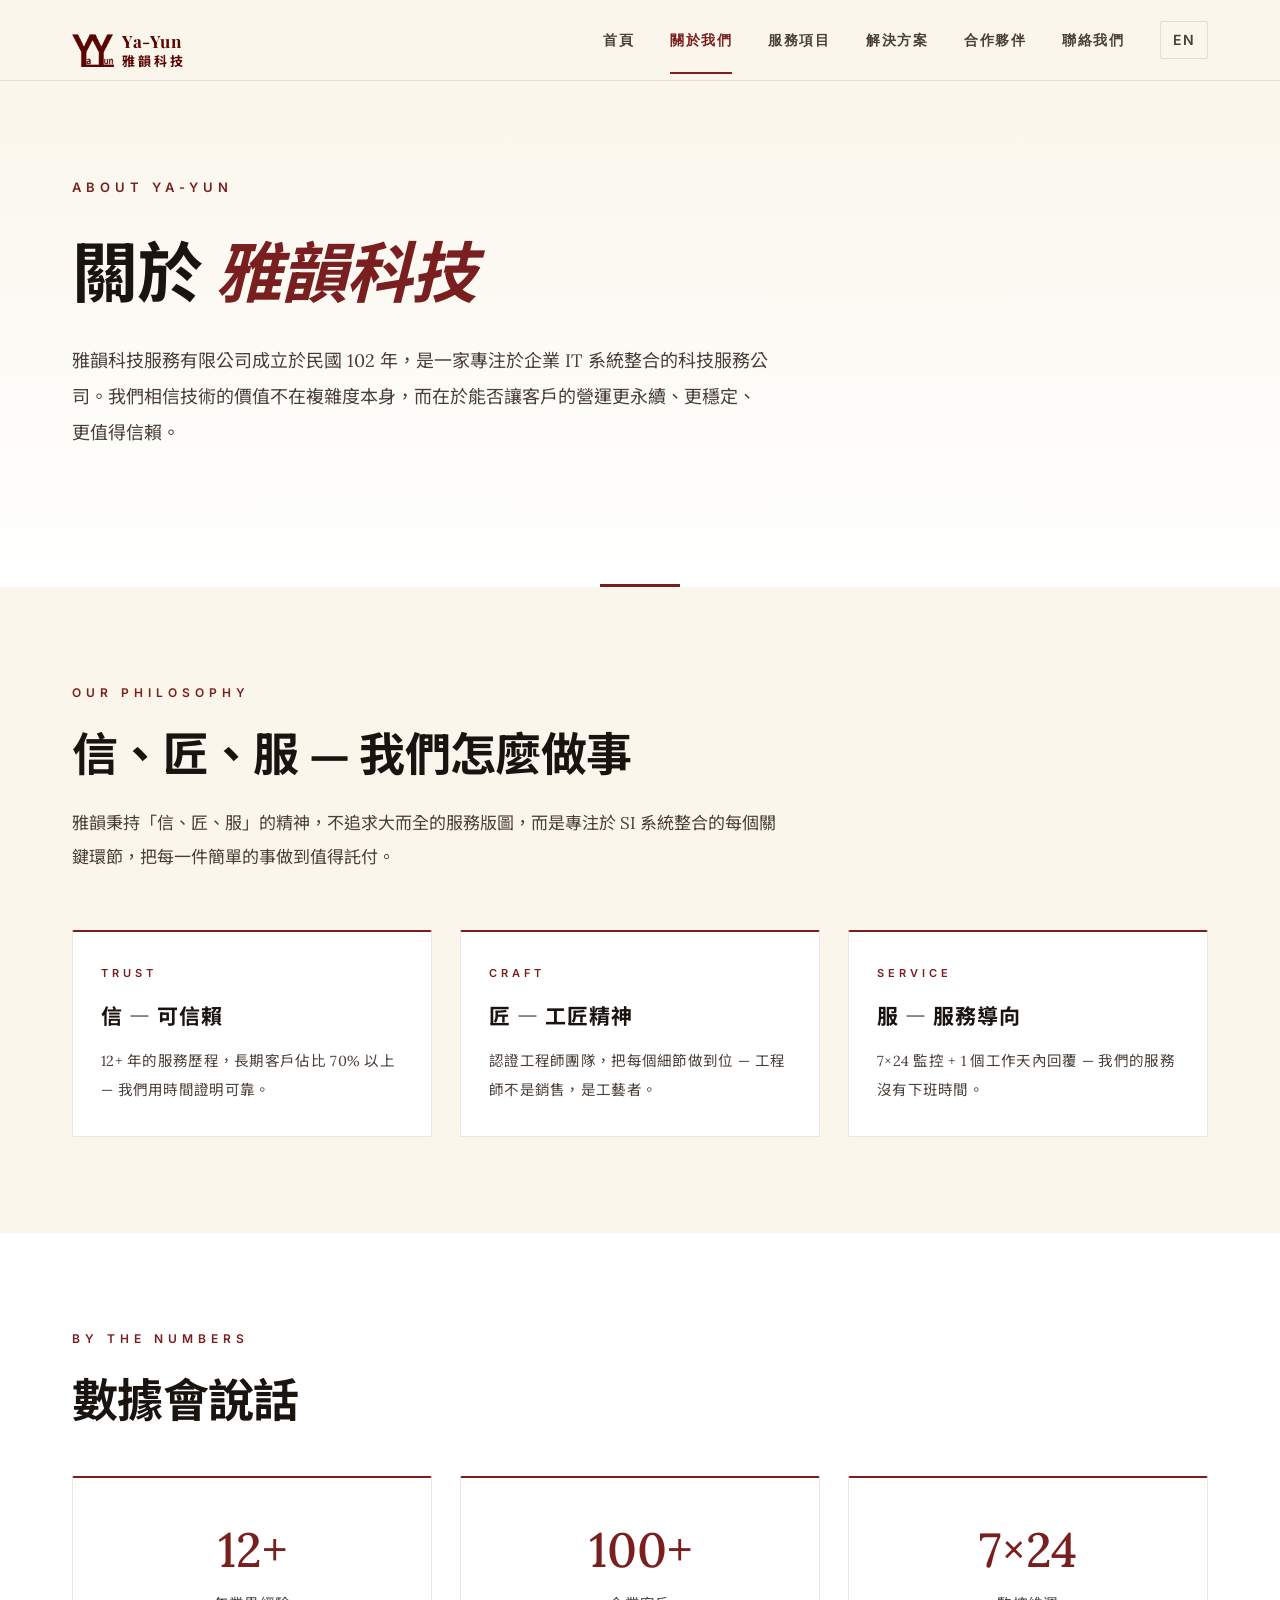
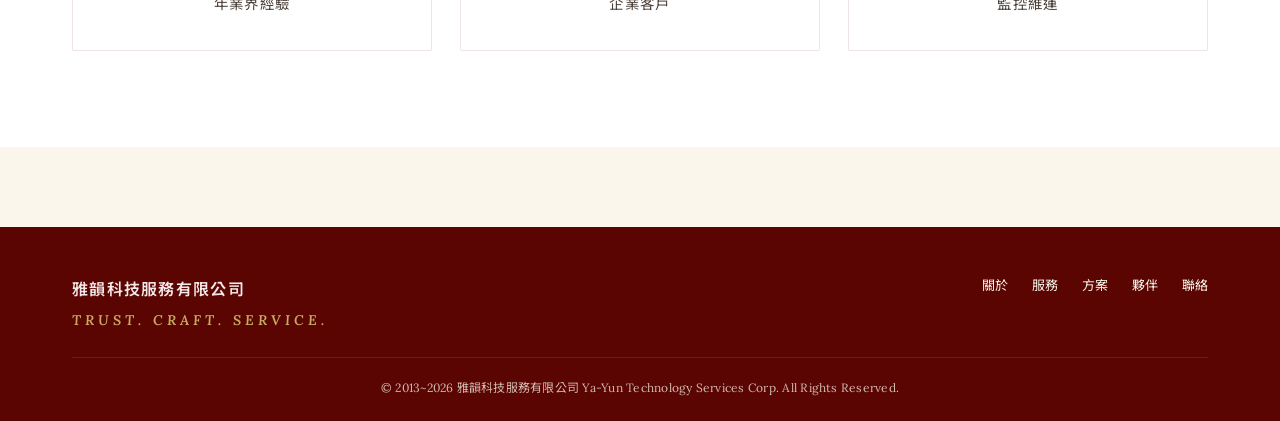
==== commit d7651a64: "chore(footer): update copyright year to 2013~2026 - 6 HTML pages + README.md - 表示公司成立到現在的年份範圍" ====
--- a/about.html
+++ b/about.html
@@ -109,7 +109,7 @@
         <a href="contact.html" data-zh="聯絡" data-en="Contact">聯絡</a>
       </nav>
     </div>
-    <div class="site-footer__copy">© 2026 雅韻科技服務有限公司 Ya-Yun Technology Services Corp. All Rights Reserved.</div>
+    <div class="site-footer__copy">© 2013~2026 雅韻科技服務有限公司 Ya-Yun Technology Services Corp. All Rights Reserved.</div>
   </div>
 </footer>
 
--- a/assets/styles.css
+++ b/assets/styles.css
@@ -109,12 +109,18 @@
 .nav { display: flex; gap: 36px; align-items: center; }
 .nav a {
   font-family: var(--yy-caps-en);
-  font-size: 12px; font-weight: 600;
-  color: var(--yy-ink-soft);
-  letter-spacing: 3px;
+  font-size: 14px; font-weight: 600;  /* 中文 14px，更易讀 */
+  color: var(--yy-ink-soft);
+  letter-spacing: 1.5px;  /* 從 3px 縮到 1.5px，避免中文被拉太開 */
   transition: color 0.2s;
   position: relative;
   text-transform: uppercase;
+}
+
+/* 英文模式 nav 按鈕縮回 12px */
+html[data-lang="en"] .nav a {
+  font-size: 12px;
+  letter-spacing: 2px;
 }
 .nav a:hover { color: var(--yy-primary); }
 .nav a.is-active {
